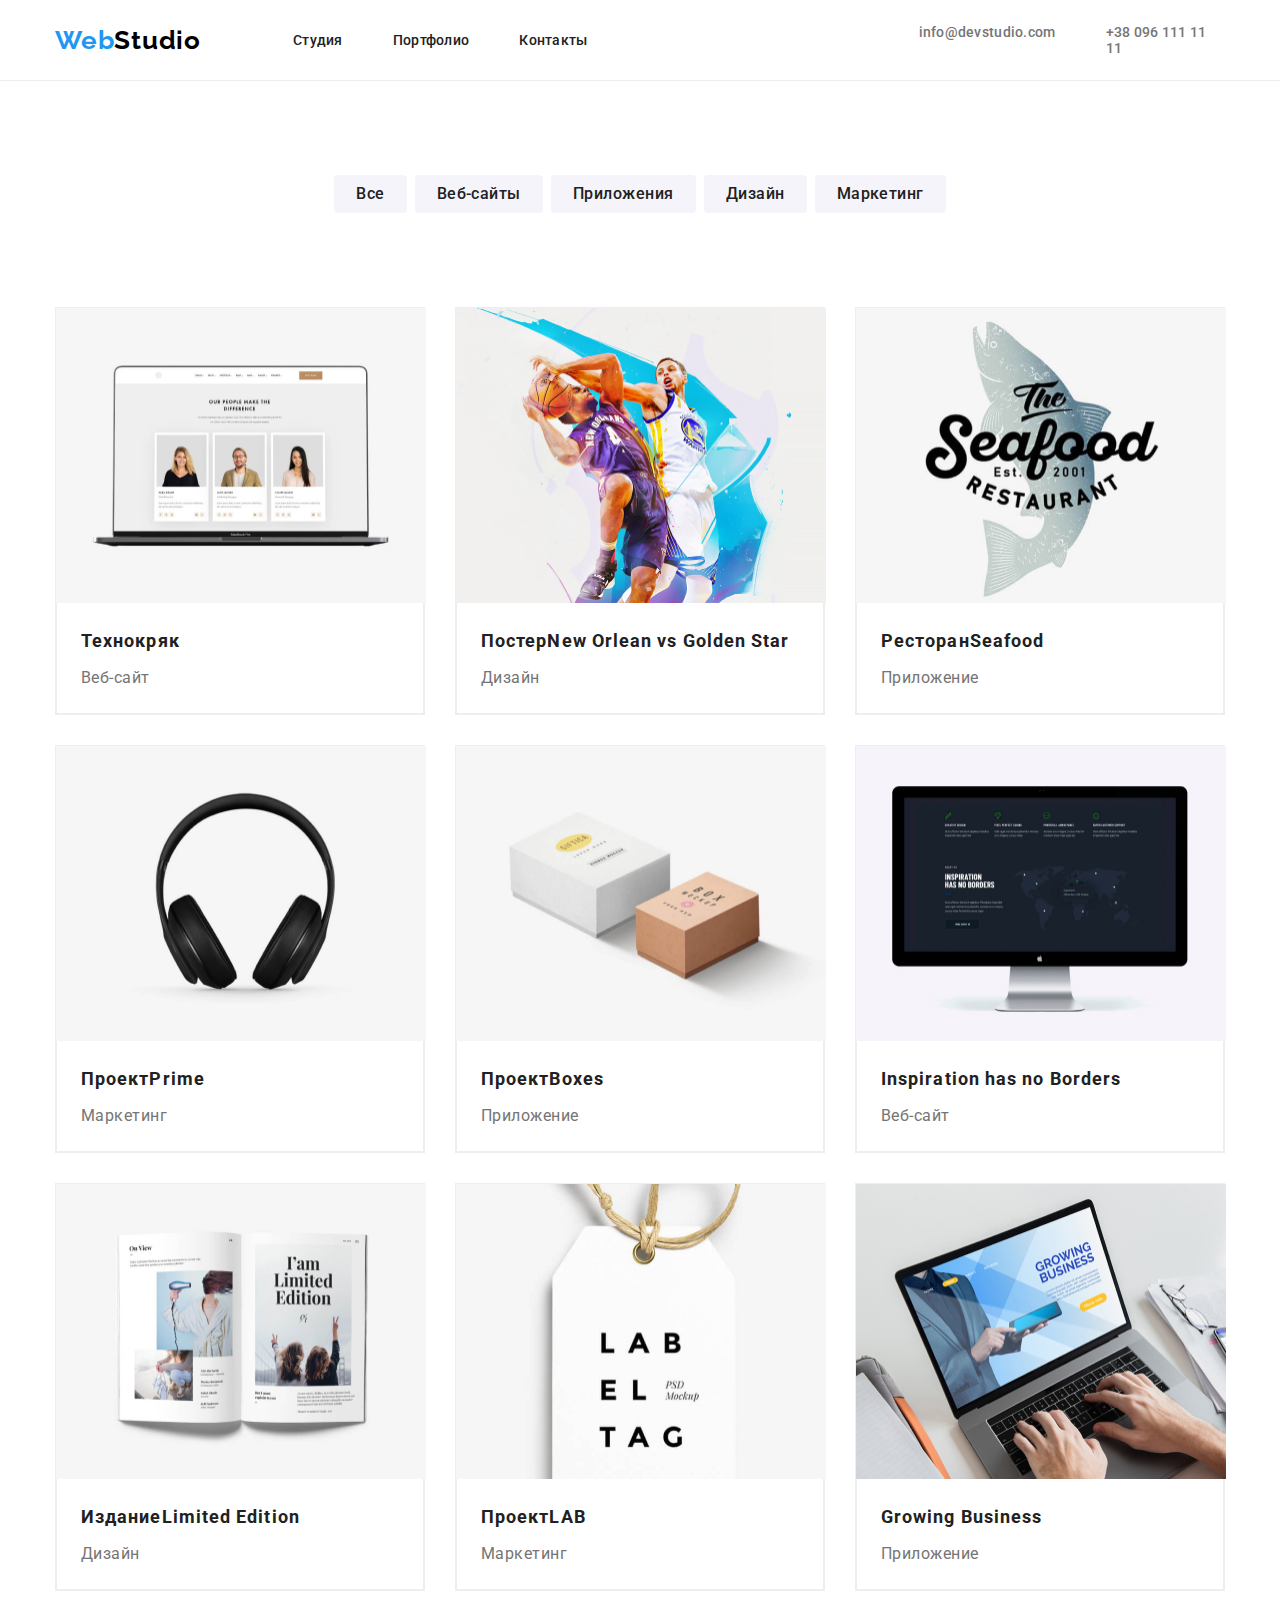
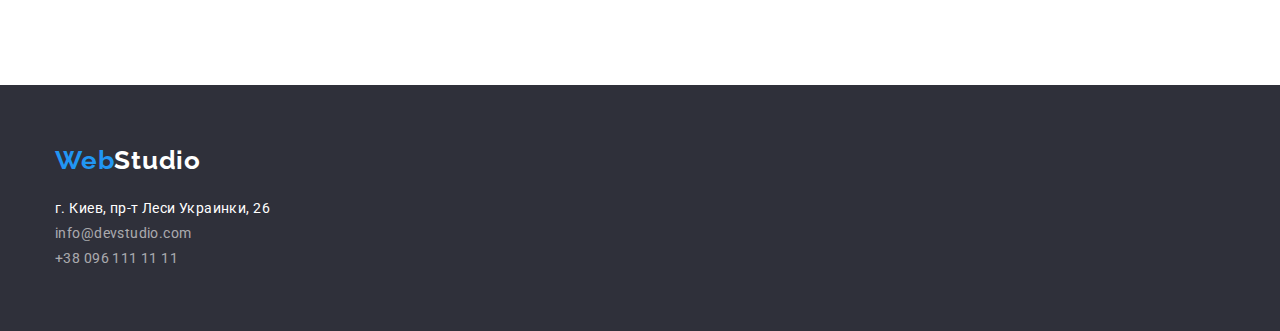
==== portfolio.html @ 0c94f18c "svg elements" ====
<!DOCTYPE html>
<html lang="ru">
  <head>
    <meta charset="UTF-8" />
    <meta name="viewport" content="width=device-width, initial-scale=1.0" />
    <title>Portfolio</title>
    <link rel="stylesheet" href="https://cdnjs.cloudflare.com/ajax/libs/modern-normalize/1.0.0/modern-normalize.css" />
    <link href="https://fonts.googleapis.com/css2?family=Raleway:wght@700&family=Roboto:wght@400;500;900&display=swap" rel="stylesheet" />
    <link rel="stylesheet" href="./css/styless.css" />
  </head>

  <body>
    <!-- HEADER -->
    <header>
      <div class="container">
        <nav class="navigation">
          <a class="logo link" lang="en" href="./index.html"><span class="logo-one">Web</span><span class="logo-two">Studio</span></a>
          <ul class="navigation-list list">
            <li class="navigation-list-item">
              <a class="navigation-list-link link" href="./index.html">Студия</a>
            </li>
            <li class="navigation-list-item">
              <a class="navigation-list-link link" href="./portfolio.html">Портфолио</a>
            </li>
            <li class="navigation-list-item">
              <a class="navigation-list-link link" href="">Контакты</a>
            </li>
          </ul>

          <address class="address">
            <ul class="address-list list">
              <li class="address-list-item">
                <a class="header-contact-link link" href="mailto:info@devstudio.com">info@devstudio.com</a>
              </li>
              <li class="address-list-item">
                <a class="header-contact-link link" href="tel:+380961111111">+38 096 111 11 11</a>
              </li>
            </ul>
          </address>
        </nav>
      </div>
    </header>

    <main>
      <section class="choice">
        <div class="container">
          <ul class="choice-list list">
            <li class="choice-list-item">
              <button class="btn-port" type="button">Все</button>
            </li>
            <li class="choice-list-item">
              <button class="btn-port" type="button">Веб-сайты</button>
            </li>
            <li class="choice-list-item">
              <button class="btn-port" type="button">Приложения</button>
            </li>
            <li class="choice-list-item">
              <button class="btn-port" type="button">Дизайн</button>
            </li>
            <li class="choice-list-item">
              <button class="btn-port" type="button">Маркетинг</button>
            </li>
          </ul>
        </div>
      </section>

      <section class="section">
        <div class="container">
          <ul class="comleted-list list">
            <li class="comleted-list-item">
              <img class="completed-img" src="./portfolio-img/1tekhnokryak.jpg" alt="информация о сотрудниках в ноубуке" width="370" height="295" />
              <div class="comleted-card">
                <h1 class="completed-what">Технокряк</h1>
                <p class="completed-kind">Веб-сайт</p>
              </div>
            </li>
            <li class="comleted-list-item">
              <img class="completed-img" src="./portfolio-img/2NOvsGS.jpg" alt="постер игры в баскетбол" width="370" height="295" />
              <div class="comleted-card">
                <h1 class="completed-what">Постер<span lang="en">New Orlean vs Golden Star</span></h1>
                <p class="completed-kind">Дизайн</p>
              </div>
            </li>
            <li class="comleted-list-item">
              <img class="completed-img" src="./portfolio-img/3seafood.jpg" alt="ресторан морской кухни" width="370" height="295" />
              <div class="comleted-card">
                <h1 class="completed-what">Ресторан<span lang="en">Seafood</span></h1>
                <p class="completed-kind">Приложение</p>
              </div>
            </li>
            <li class="comleted-list-item">
              <img class="completed-img" src="./portfolio-img/4prime.jpg" alt="наушники" width="370" height="295" />
              <div class="comleted-card">
                <h1 class="completed-what">Проект<span lang="en">Prime</span></h1>
                <p class="completed-kind">Маркетинг</p>
              </div>
            </li>
            <li class="comleted-list-item">
              <img class="completed-img" src="./portfolio-img/5boxes.jpg" alt="коробки" width="370" height="295" />
              <div class="comleted-card">
                <h1 class="completed-what">Проект<span lang="en">Boxes</span></h1>
                <p class="completed-kind">Приложение</p>
              </div>
            </li>
            <li class="comleted-list-item">
              <img class="completed-img" src="./portfolio-img/6inspiration.jpg" alt="монитор" width="370" height="295" />
              <div class="comleted-card">
                <h1 class="completed-what" lang="en">Inspiration has no Borders</h1>
                <p class="completed-kind">Веб-сайт</p>
              </div>
            </li>
            <li class="comleted-list-item">
              <img class="completed-img" src="./portfolio-img/7limited.jpg" alt="журнал" width="370" height="295" />
              <div class="comleted-card">
                <h1 class="completed-what">Издание<span lang="en">Limited</span> Edition</h1>
                <p class="completed-kind">Дизайн</p>
              </div>
            </li>
            <li class="comleted-list-item">
              <img class="completed-img" src="./portfolio-img/8lab.jpg" alt="бирка" width="370" height="295" />
              <div class="comleted-card">
                <h1 class="completed-what">Проект<span lang="en">LAB</span></h1>
                <p class="completed-kind">Маркетинг</p>
              </div>
            </li>
            <li class="comleted-list-item">
              <img class="completed-img" src="./portfolio-img/9growing.jpg" alt="печатает на ноутбуке" width="370" height="295" />
              <div class="comleted-card">
                <h1 class="completed-what" lang="en">Growing Business</h1>
                <p class="completed-kind">Приложение</p>
              </div>
            </li>
          </ul>
        </div>
      </section>
    </main>

    <!-- FOOTER -->
    <footer>
      <div class="container">
        <a class="logo link" lang="en" href="./index.html"><span class="logo-one">Web</span><span class="logo-three">Studio</span></a>
        <address class="footer-address">
          <ul class="footer-list">
            <li class="footer-list-item list">
              <a class="footer-map-link link" href="https://goo.gl/maps/fJEr4ifTyqPo6AB57" target="_blank">г. Киев, пр-т Леси Украинки, 26</a>
            </li>
            <li class="footer-list-item list">
              <a class="footer-mail-link link" href="mailto:info@devstudio.com">info@devstudio.com</a>
            </li>
            <li class="footer-list-item list">
              <a class="footer-tel-link link" href="tel:+380961111111">+38 096 111 11 11</a>
            </li>
          </ul>
        </address>
      </div>
    </footer>
  </body>
</html>
---- css/styless.css ----
body {
	font-family: "Roboto", sans-serif;
	font-style: normal;
}

.link {
	text-decoration: none;
}

.list {
	list-style: none;
}

img {
	display: block;
}

p,
ul,
h1,
h2,
h3 {
	margin: 0;
	padding: 0;
}

*,
*::before,
*::after {
	box-sizing: border-box;
}

header {
	border-bottom: 1px solid #ececec;
}

header .container {
	display: flex;
	align-items: center;
	background-color: #ffffff;
}

.navigation {
	display: flex;
	align-items: center;
}

.navigation-list {
	display: flex;
}

header address ul {
	display: flex;
}

header .logo {
	margin-right: 92px;
}

.navigation-list li:not(:last-child) {
	margin-right: 50px;
}

header address {
	margin-left: auto;
}

header address li:not(:last-child) {
	margin-right: 50px;
}

.address-list {
	display: flex;
	margin-top: 0;
	margin-bottom: 0;
}

.navigation-list-item .link {
	display: block;
	padding-top: 32px;
	padding-bottom: 32px;
}

.container {
	width: 1200px;
	margin-left: auto;
	margin-right: auto;
	padding-left: 15px;
	padding-right: 15px;
}

.logo {
	font-weight: 700;
	font-size: 24px;
	line-height: 1.25;
	color: #233348;
	text-decoration: none;
}

.navigation-list-item:not(:last-child) {
	margin-right: 50px;
}

.header-contact-link:not(:last-child) {
	margin-right: 50px;
}

header address {
	margin-left: auto;
}

.address {
	font-style: normal;
	margin-left: 331px;
}

.icon {
	margin-right: 10px;
}

.header-contact-link {
	display: flex;
	align-items: center;
	font-weight: 500;
	font-size: 14px;
	line-height: 1.143;
	letter-spacing: 0.02em;
	color: #757575;
	fill: #757575;
}

.navigation-list-link:hover,
.navigation-list-link:focus,
.header-contact-link:hover,
.header-contact-link:focus {
	color: #2196f3;
	fill: #2196f3;
}

.navigation-list-link {
	font-weight: 500;
	font-size: 14px;
	line-height: 1.143;
	letter-spacing: 0.02em;
	color: #212121;
}

.section {
	padding-top: 94px;
	padding-bottom: 94px;
}

.hero {
	background-color: #2f303a;
	padding-top: 0;
	padding-bottom: 0;
	background-image: linear-gradient(rgba(47, 48, 58, 0.4), rgba(47, 48, 58, 0.4)), url(../images/Overlay.jpg);
	background-repeat: no-repeat;
	background-position: center;
	background-size: cover;
	height: 600px;
	max-width: 1600px;
	margin-right: auto;
	margin-left: auto;
}

.hero-one {
	display: flex;
	height: 600px;
	flex-direction: column;
	justify-content: center;
	align-items: center;
}

.title {
	max-width: 700px;
	font-weight: 900;
	font-size: 44px;
	line-height: 1.364;
	text-align: center;
	letter-spacing: 0.06em;
	text-transform: uppercase;
	color: #ffffff;
}

.btn {
	font-weight: 700;
	font-size: 16px;
	line-height: 1.875;
	display: inline-block;
	align-items: center;
	text-align: center;
	letter-spacing: 0.06em;
	background: #188ce8;
	color: #ffffff;
	border-radius: 4px;
	padding: 10px 32px;
	min-width: 200px;
	box-shadow: 0px 4px 4px rgba(0, 0, 0, 0.15);
	border: transparent;
	margin-top: 30px;
}

.btn-wo-padding {
	padding-bottom: 0;
}

.quality {
	display: flex;
	justify-content: space-between;
}

.antena::before {
	background-image: url(../images/antenna.svg);
}

.clock::before {
	background-image: url(../images/clock.svg);
}

.diagram::before {
	background-image: url(../images/diagram.svg);
}

.astronaut::before {
	background-image: url(../images/astronaut.svg);
}

.quality-list-item {
	width: 270px;
}

.quality-list-main {
	margin-bottom: 10px;
	font-weight: 700;
	font-size: 14px;
	line-height: 1.143;
	letter-spacing: 0.03em;
	text-transform: uppercase;
}

.quality-list-work {
	font-weight: 400;
	font-size: 14px;
	line-height: 1.714;
	letter-spacing: 0.03em;
	color: #757575;
}

.hero-three {
	margin-top: 0px;
	margin-bottom: 0px;
}

.work-list {
	display: flex;
	justify-content: space-between;
}

.team {
	background: #f5f4fa;
	text-align: center;
	margin-top: 94px;
}

.team-list {
	display: flex;
	justify-content: space-between;
}

.work-list-item {
	display: inline-block;
}

.section.team {
	background-color: #f5f4fa;
}

.work {
	font-weight: 700;
	font-size: 36px;
	line-height: 1.167;
	text-align: center;
	margin-bottom: 50px;
	letter-spacing: 0.03em;
	color: #212121;
}

.our-work {
	font-weight: 700;
	font-size: 36px;
	line-height: 1.167;
	text-align: center;
	letter-spacing: 0.03em;
	margin-bottom: 50px;
}

.team-list-item {
	width: 270px;
	height: 428px;
	background: #ffffff;
	box-shadow: 0px 1px 3px rgba(0, 0, 0, 0.12), 0px 1px 1px rgba(0, 0, 0, 0.14), 0px 2px 1px rgba(0, 0, 0, 0.2);
	border-radius: 0px 0px 4px 4px;
}

.our-team {
	margin: 30px 0;
}

.team-img {
	border-top: 0px;
	margin-top: 0px;
}

.team-people {
	font-weight: 500;
	font-size: 16px;
	line-height: 1.186;
	text-align: center;
	letter-spacing: 0.03em;
	color: #212121;
	margin-bottom: 10px;
}

.team-job {
	font-weight: 400;
	font-size: 16px;
	line-height: 1.186;
	text-align: center;
	letter-spacing: 0.03em;
	color: #757575;
}

.social-list {
	display: flex;
}

.white {
	margin: 16px 32px 0px 32px;
	fill: #afb1b8;
}

.social-list-link {
	fill: #afb1b8;
}

.social-list-link {
	display: flex;
	justify-content: center;
	align-items: center;
	width: 44px;
	height: 44px;
	border-radius: 50%;
}

.clients-list {
	display: flex;
	justify-content: space-between;
}

.client-link {
	display: inline-flex;
	align-items: center;
	justify-content: center;
	width: 170px;
	height: 90px;
	border: 1px solid #afb1b8;
	border-radius: 4px;
	fill: #afb1b8;
}

.client-link:hover,
.client-link:focus {
	fill: #2196f3;
	border: 1px solid #2196f3;
}

.footer-list-item:hover,
.footer-list-item:focus,
.footer-map-link:hover,
.footer-map-link:focus,
.footer-mail-link:hover,
.footer-mail-link:focus,
.footer-tel-link:hover,
.footer-tel-link:focus {
	color: #ffffff;
}

footer {
	background: #2f303a;
	padding-top: 60px;
	padding-bottom: 60px;
}

footer address {
	margin-top: 20px;
}

.logo-one {
	font-family: Raleway, sans-serif;
	font-style: normal;
	font-weight: 700;
	font-size: 26px;
	line-height: 1.192;
	letter-spacing: 0.03em;
	color: #2196f3;
}

.logo-two {
	font-family: Raleway, sans-serif;
	font-style: normal;
	font-weight: 700;
	font-size: 26px;
	line-height: 1.192;
	letter-spacing: 0.03em;
	color: #000000;
}

.logo-three {
	font-family: Raleway, sans-serif;
	font-style: normal;
	font-weight: 700;
	font-size: 26px;
	line-height: 1.192;
	letter-spacing: 0.03em;
	color: #ffffff;
}

.footer-map-link {
	font-weight: 400;
	font-size: 14px;
	line-height: 1.714;
	letter-spacing: 0.03em;
	color: #ffffff;
}

.footer-mail-link,
.footer-tel-link {
	font-weight: 400;
	font-size: 14px;
	line-height: 1.714;
	letter-spacing: 0.03em;
	color: rgba(255, 255, 255, 0.6);
}

.comleted-list-item:hover,
.comleted-list-item:focus {
	box-shadow: 0px 1px 1px rgba(0, 0, 0, 0.12), 0px 4px 4px rgba(0, 0, 0, 0.06), 1px 4px 6px rgba(0, 0, 0, 0.16);
}

.footer-address {
	font-family: "Roboto", sans-serif;
	font-style: normal;
	font-weight: 400;
	font-size: 14px;
	line-height: 24px;
	letter-spacing: 0.03em;
	color: #ffffff;
}

.choice {
	padding-top: 94px;
	padding-bottom: 0px;
}

.btn-port:hover,
.btn-port:focus {
	cursor: pointer;
	color: #ffffff;
	background: #188ce8;
}

.choice-list {
	display: flex;
	justify-content: center;
}

.choice-list-item + .choice-list-item {
	margin-left: 8px;
}

.btn-port {
	padding: 6px 22px;
	border-radius: 4px;
	font-weight: 500;
	font-size: 16px;
	line-height: 1.625;
	text-align: center;
	letter-spacing: 0.03em;
	border: transparent;
	color: #212121;
	background-color: #f5f4fa;
}

.comleted-list {
	display: flex;
	flex-wrap: wrap;
}

.comleted-list-item {
	width: 370px;
	background: #ffffff;
	border: 1px solid #eeeeee;
}

.comleted-list-item:not(:nth-child(3n)) {
	margin-right: 30px;
}

.comleted-list-item:not(:nth-child(n + 7)) {
	margin-bottom: 30px;
}

.comleted-card {
	padding: 20px 24px;
	border: 1px solid #eeeeee;
	border-top: none;
}

.completed-what {
	margin-bottom: 4px;
	font-weight: 700;
	font-size: 18px;
	line-height: 2;
	letter-spacing: 0.06em;
	color: #212121;
}

.completed-kind {
	font-weight: 400;
	font-size: 16px;
	line-height: 1.875;
	letter-spacing: 0.03em;
	color: #757575;
}

.footer-block {
	display: flex;
}

.footer-contacts {
	margin-right: 70px;
}

.footer-title {
	padding-top: 12px;
	margin-bottom: 20px;
	font-weight: 700;
	font-size: 14px;
	line-height: 1.143;
	letter-spacing: 0.03em;
	text-transform: uppercase;
	color: #ffffff;
}

.black li:not(:last-child) {
	margin-right: 10px;
}

.black .social-item {
	fill: #fff;
	background-color: rgba(255, 255, 255, 0.1);
}
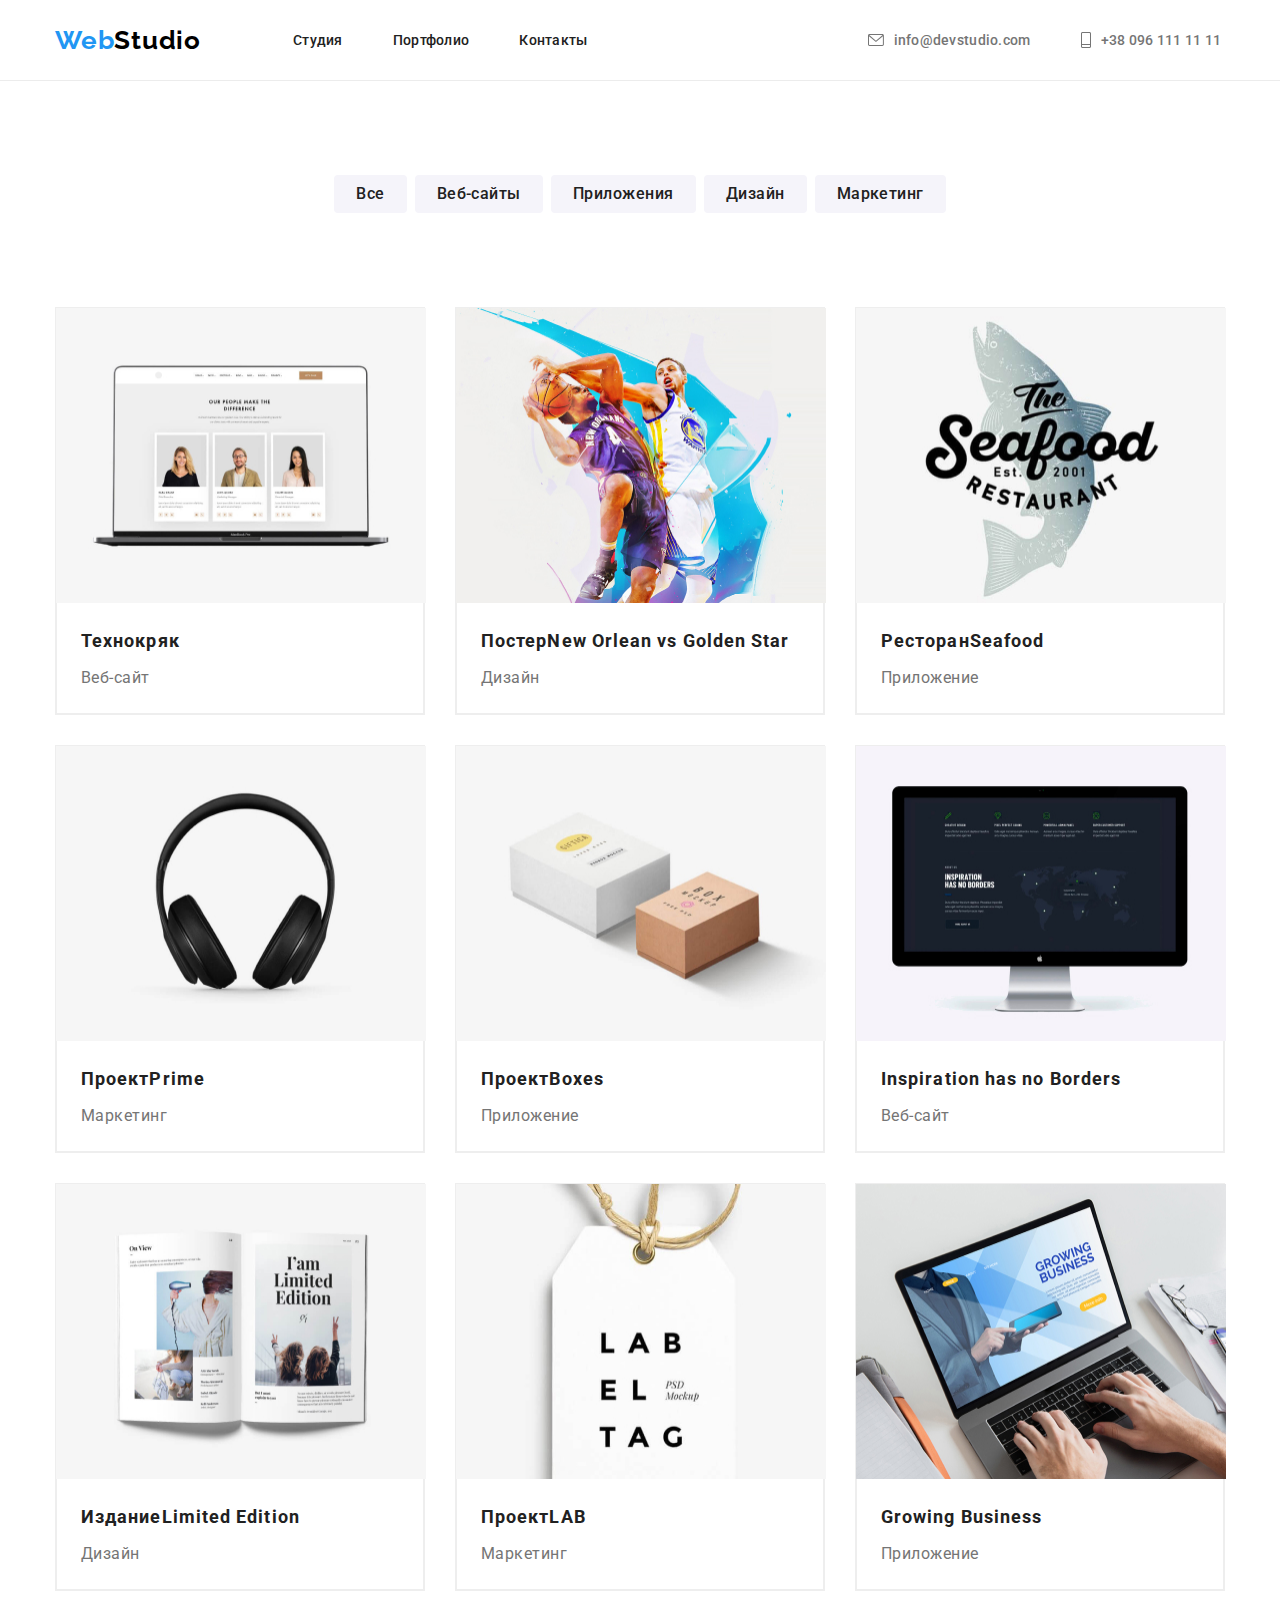
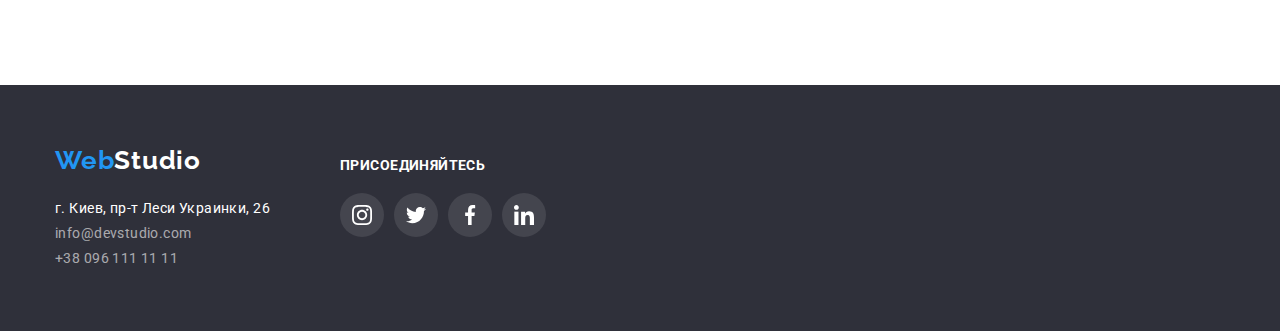
==== commit b0165a96: "add svg elements" ====
--- a/portfolio.html
+++ b/portfolio.html
@@ -30,10 +30,20 @@
           <address class="address">
             <ul class="address-list list">
               <li class="address-list-item">
-                <a class="header-contact-link link" href="mailto:info@devstudio.com">info@devstudio.com</a>
+                <a class="header-contact-link link" href="mailto:info@devstudio.com">
+                  <svg class="icon" width="16" height="12">
+                    <use href="./images/sprite.svg#icon-mail"></use>
+                  </svg>
+                  info@devstudio.com
+                </a>
               </li>
               <li class="address-list-item">
-                <a class="header-contact-link link" href="tel:+380961111111">+38 096 111 11 11</a>
+                <a class="header-contact-link link" href="tel:+380961111111">
+                  <svg class="icon" width="10" height="16">
+                    <use href="./images/sprite.svg#icon-telephone"></use>
+                  </svg>
+                  +38 096 111 11 11</a
+                >
               </li>
             </ul>
           </address>
@@ -138,21 +148,58 @@
     <!-- FOOTER -->
     <footer>
       <div class="container">
-        <a class="logo link" lang="en" href="./index.html"><span class="logo-one">Web</span><span class="logo-three">Studio</span></a>
-        <address class="footer-address">
-          <ul class="footer-list">
-            <li class="footer-list-item list">
-              <a class="footer-map-link link" href="https://goo.gl/maps/fJEr4ifTyqPo6AB57" target="_blank">г. Киев, пр-т Леси Украинки, 26</a>
-            </li>
-            <li class="footer-list-item list">
-              <a class="footer-mail-link link" href="mailto:info@devstudio.com">info@devstudio.com</a>
-            </li>
-            <li class="footer-list-item list">
-              <a class="footer-tel-link link" href="tel:+380961111111">+38 096 111 11 11</a>
-            </li>
-          </ul>
-        </address>
+        <div class="footer-block">
+          <div class="footer-contacts">
+            <a class="logo link" lang="en" href="./index.html"><span class="logo-one">Web</span><span class="logo-three">Studio</span></a>
+            <address class="footer-address">
+              <ul class="footer-list">
+                <li class="footer-list-item list">
+                  <a class="footer-map-link link" href="https://goo.gl/maps/fJEr4ifTyqPo6AB57" target="_blank">г. Киев, пр-т Леси Украинки, 26</a>
+                </li>
+                <li class="footer-list-item list">
+                  <a class="footer-mail-link link" href="mailto:info@devstudio.com">info@devstudio.com</a>
+                </li>
+                <li class="footer-list-item list">
+                  <a class="footer-tel-link link" href="tel:+380961111111">+38 096 111 11 11</a>
+                </li>
+              </ul>
+            </address>
+          </div>
+          <div class="join">
+            <h3 class="footer-title">присоединяйтесь</h3>
+            <ul class="social-links black list">
+              <li>
+                <a class="social-item" href="https://www.instagram.com">
+                  <svg class="footer-svg">
+                    <use href="./images/sprite.svg#icon-instagram"></use>
+                  </svg>
+                </a>
+              </li>
+              <li>
+                <a class="social-item" href="https://twitter.com"
+                  ><svg class="footer-svg">
+                    <use href="./images/sprite.svg#icon-twitter"></use>
+                  </svg>
+                </a>
+              </li>
+              <li>
+                <a class="social-item" href="https://www.facebook.com"
+                  ><svg class="footer-svg">
+                    <use href="./images/sprite.svg#icon-facebook"></use>
+                  </svg>
+                </a>
+              </li>
+              <li>
+                <a class="social-item" href="https://www.linkedin.com"
+                  ><svg class="footer-svg">
+                    <use href="./images/sprite.svg#icon-linkedin"></use>
+                  </svg>
+                </a>
+              </li>
+            </ul>
+          </div>
+        </div>
       </div>
     </footer>
   </body>
-</html>+</html>
--- a/css/styless.css
+++ b/css/styless.css
@@ -111,7 +111,7 @@
 
 .address {
 	font-style: normal;
-	margin-left: 331px;
+	margin-left: 280px;
 }
 
 .icon {
@@ -210,6 +210,18 @@
 	justify-content: space-between;
 }
 
+.quality-list-item::before {
+	display: block;
+	content: "";
+	width: 270px;
+	height: 120px;
+	background-color: #f5f4fa;
+	background-repeat: no-repeat;
+	background-position: center;
+	border-radius: 4px;
+	margin-bottom: 30px;
+}
+
 .antena::before {
 	background-image: url(../images/antenna.svg);
 }
@@ -329,19 +341,36 @@
 	text-align: center;
 	letter-spacing: 0.03em;
 	color: #757575;
+	margin-bottom: 15px;
 }
 
 .social-list {
 	display: flex;
+	justify-content: center;
 }
 
 .white {
-	margin: 16px 32px 0px 32px;
 	fill: #afb1b8;
 }
 
 .social-list-link {
 	fill: #afb1b8;
+}
+
+.social-list-svg {
+	width: 20px;
+	height: 20px;
+	fill: currentColor;
+}
+
+.social-list-link:hover,
+.social-list-link:focus {
+	background-color: #2196f3;
+}
+
+.social-list-link:hover .social-list-svg,
+.social-list-link:focus .social-list-svg {
+	fill: #ffffff;
 }
 
 .social-list-link {
@@ -351,6 +380,8 @@
 	width: 44px;
 	height: 44px;
 	border-radius: 50%;
+	background-color: #fff;
+	color: #afb1b8;
 }
 
 .clients-list {
@@ -501,6 +532,7 @@
 	width: 370px;
 	background: #ffffff;
 	border: 1px solid #eeeeee;
+	cursor: pointer;
 }
 
 .comleted-list-item:not(:nth-child(3n)) {
@@ -561,3 +593,37 @@
 	fill: #fff;
 	background-color: rgba(255, 255, 255, 0.1);
 }
+
+.social-links {
+	display: flex;
+	width: 206px;
+	justify-content: space-between;
+	margin-left: auto;
+	margin-right: auto;
+}
+
+.footer-svg {
+	width: 20px;
+	height: 20px;
+	fill: #ffffff;
+}
+
+.social-item {
+	display: flex;
+	align-items: center;
+	justify-content: center;
+	width: 44px;
+	height: 44px;
+	border-radius: 50%;
+	background: rgba(255, 255, 255, 0.1);
+}
+
+.social-item:hover,
+.social-item:focus {
+	background-color: #2196f3;
+}
+
+.social-item:hover .footer-svg,
+.social-item:focus .footer-svg {
+	fill: #ffffff;
+}
